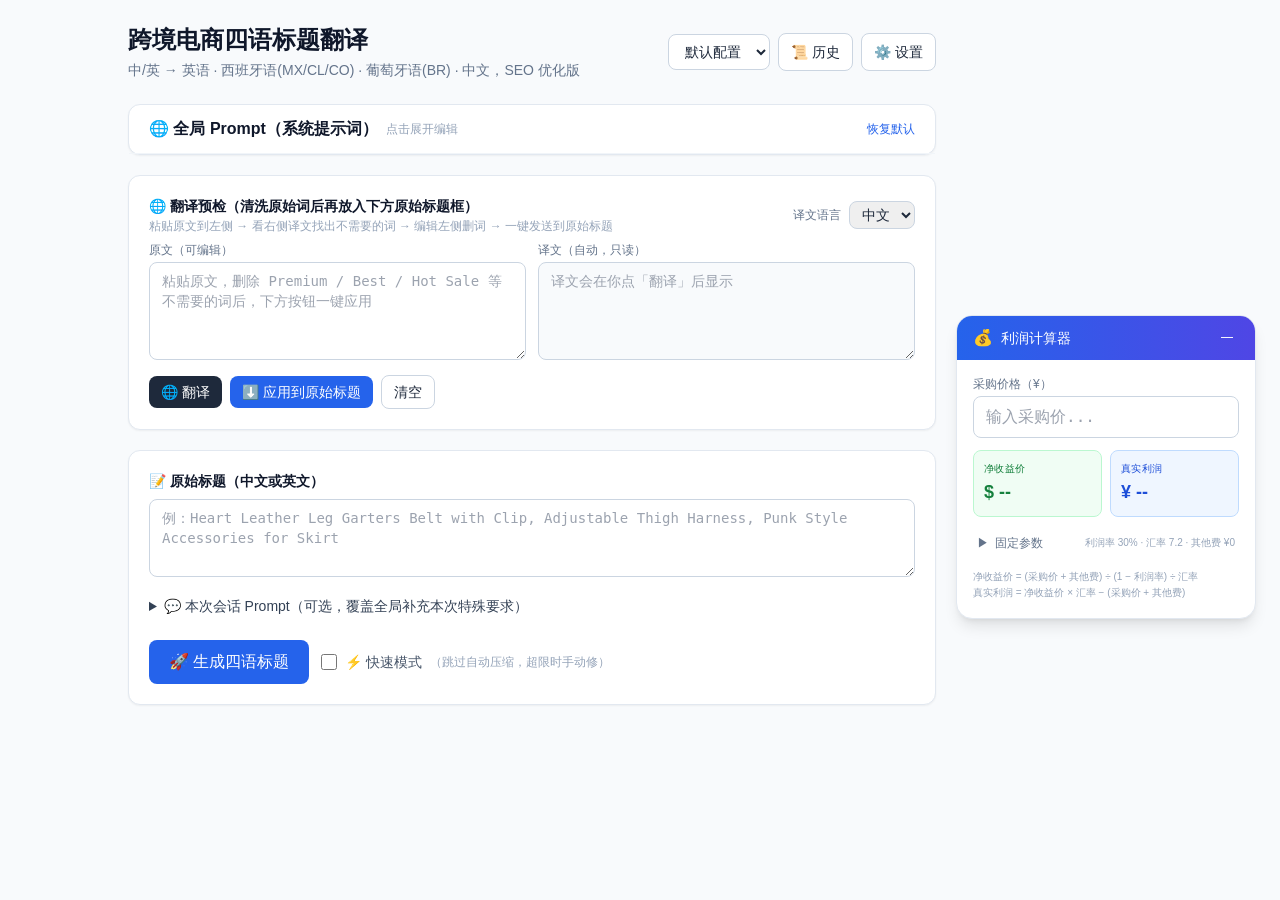
==== index.html @ acbcaa69 "refactor: split config api translation and app layers [skip ci]" ====
<!DOCTYPE html>
<html lang="zh-CN">
<head>
<meta charset="UTF-8">
<meta name="viewport" content="width=device-width, initial-scale=1.0">
<title>跨境电商四语标题翻译工具</title>
<link rel="stylesheet" href="./tailwind.min.css">
<style>
  :root { color-scheme: light; }
  body { font-family: -apple-system, BlinkMacSystemFont, "PingFang SC", "Microsoft YaHei", sans-serif; }
  textarea, input { font-family: ui-monospace, "SF Mono", Menlo, Consolas, monospace; }
  .lang-card { transition: all 0.2s; }
  .char-ok { color: #059669; }
  .char-warn { color: #d97706; }
  .char-over { color: #dc2626; font-weight: 600; }
  details > summary { cursor: pointer; user-select: none; }
  details > summary::-webkit-details-marker { display: none; }
  .spinner { border: 2px solid #e5e7eb; border-top-color: #2563eb; border-radius: 50%; width: 16px; height: 16px; animation: spin 0.8s linear infinite; display: inline-block; }
  @keyframes spin { to { transform: rotate(360deg); } }
</style>
</head>
<body class="bg-slate-50 text-slate-800 min-h-screen">

<div class="max-w-[1400px] mx-auto flex gap-5 p-4 lg:p-6 lg:pl-[8%] xl:pl-[10%]">
  <div class="flex-1 min-w-0">
  <header class="mb-6 flex items-center justify-between">
    <div>
      <h1 class="text-2xl font-bold text-slate-900">跨境电商四语标题翻译</h1>
      <p class="text-sm text-slate-500 mt-1">中/英 → 英语 · 西班牙语(MX/CL/CO) · 葡萄牙语(BR) · 中文，SEO 优化版</p>
    </div>
    <div class="flex items-center gap-2">
      <select id="profileQuickSwitch" class="px-3 py-2 text-sm bg-white border border-slate-300 rounded-lg hover:bg-slate-100 cursor-pointer max-w-[200px]" title="快速切换 API 配置"></select>
      <button id="btnHistory" class="px-3 py-2 text-sm bg-white border border-slate-300 rounded-lg hover:bg-slate-100">📜 历史</button>
      <button id="btnSettings" class="px-3 py-2 text-sm bg-white border border-slate-300 rounded-lg hover:bg-slate-100">⚙️ 设置</button>
    </div>
  </header>

  <!-- 设置面板 -->
  <section id="settingsPanel" class="hidden bg-white border border-slate-200 rounded-xl p-5 mb-5 shadow-sm">
    <div class="flex items-center justify-between mb-3">
      <h2 class="font-semibold text-slate-900">API 配置（OpenAI 兼容协议）</h2>
      <p class="text-xs text-slate-400">支持保存多套配置，快速切换</p>
    </div>

    <!-- 配置选择器 -->
    <div class="bg-slate-50 border border-slate-200 rounded-lg p-3 mb-4">
      <label class="block text-xs text-slate-500 mb-1.5">当前配置</label>
      <div class="flex gap-2 flex-wrap">
        <select id="profileSelect" class="flex-1 min-w-[200px] px-3 py-2 text-sm bg-white border border-slate-300 rounded-lg focus:outline-none focus:ring-2 focus:ring-blue-500"></select>
        <button id="btnNewProfile" class="px-3 py-2 text-sm bg-white border border-slate-300 rounded-lg hover:bg-slate-100" title="新建配置（可选预设模板）">➕ 新建</button>
        <button id="btnDuplicateProfile" class="px-3 py-2 text-sm bg-white border border-slate-300 rounded-lg hover:bg-slate-100" title="复制当前配置">📋 复制</button>
        <button id="btnDeleteProfile" class="px-3 py-2 text-sm bg-white border border-red-200 text-red-600 rounded-lg hover:bg-red-50" title="删除当前配置">🗑️ 删除</button>
      </div>
    </div>

    <!-- 基础信息 -->
    <div class="grid grid-cols-1 md:grid-cols-3 gap-3 mb-3">
      <div>
        <label class="block text-xs text-slate-500 mb-1">配置名称</label>
        <input id="profileName" type="text" placeholder="例如：DeepSeek 官方" class="w-full px-3 py-2 text-sm border border-slate-300 rounded-lg focus:outline-none focus:ring-2 focus:ring-blue-500"/>
      </div>
      <div>
        <label class="block text-xs text-slate-500 mb-1">接口地址 Base URL</label>
        <input id="apiBase" type="text" placeholder="https://api.deepseek.com/v1" class="w-full px-3 py-2 text-sm border border-slate-300 rounded-lg focus:outline-none focus:ring-2 focus:ring-blue-500"/>
      </div>
      <div>
        <label class="block text-xs text-slate-500 mb-1">API Key</label>
        <div class="relative">
          <input id="apiKey" type="password" placeholder="sk-..." class="w-full pl-3 pr-10 py-2 text-sm border border-slate-300 rounded-lg focus:outline-none focus:ring-2 focus:ring-blue-500"/>
          <button id="btnToggleKey" type="button" class="absolute right-2 top-1/2 -translate-y-1/2 text-slate-400 hover:text-slate-700 text-sm leading-none" title="显示 / 隐藏">👁</button>
        </div>
      </div>
    </div>

    <!-- 模型与参数 -->
    <div class="grid grid-cols-1 md:grid-cols-3 gap-3 mb-3">
      <div>
        <label class="flex items-center justify-between mb-1">
          <span class="text-xs text-slate-500">默认模型</span>
          <button id="btnFetchModels" type="button" class="text-xs text-blue-600 hover:underline">获取模型列表</button>
        </label>
        <input id="apiModel" type="text" list="modelOptions" placeholder="deepseek-chat / gpt-4o-mini" class="w-full px-3 py-2 text-sm border border-slate-300 rounded-lg focus:outline-none focus:ring-2 focus:ring-blue-500"/>
        <datalist id="modelOptions"></datalist>
      </div>
      <div>
        <label class="block text-xs text-slate-500 mb-1">Temperature</label>
        <input id="apiTemp" type="number" step="0.1" min="0" max="2" value="0.7" class="w-full px-3 py-2 text-sm border border-slate-300 rounded-lg"/>
      </div>
      <div>
        <label class="block text-xs text-slate-500 mb-1">Max Tokens</label>
        <input id="apiMaxTokens" type="number" value="4000" class="w-full px-3 py-2 text-sm border border-slate-300 rounded-lg"/>
      </div>
    </div>

    <!-- 字符上限（随配置保存）+ 流式 -->
    <div class="grid grid-cols-2 md:grid-cols-3 gap-3 mb-3">
      <div>
        <label class="block text-xs text-slate-500 mb-1">英/西/葡 字符上限</label>
        <input id="charLimit" type="number" value="55" class="w-full px-3 py-2 text-sm border border-slate-300 rounded-lg"/>
      </div>
      <div>
        <label class="block text-xs text-slate-500 mb-1">中文字符上限</label>
        <input id="charLimitCN" type="number" value="60" class="w-full px-3 py-2 text-sm border border-slate-300 rounded-lg"/>
      </div>
      <div class="flex items-end pb-2">
        <label class="flex items-center gap-2 text-sm text-slate-700 cursor-pointer select-none" title="极少数中转网关不支持 SSE 流式，遇到一直转圈可关闭">
          <input type="checkbox" id="useStream" class="w-4 h-4 accent-blue-600" checked/> 使用流式输出
        </label>
      </div>
    </div>
    <div class="grid grid-cols-2 md:grid-cols-3 gap-3 mb-4">
      <div>
        <label class="block text-xs text-slate-500 mb-1" title="连接持续无响应超过该秒数就中止，避免一直转圈">请求超时（秒）</label>
        <input id="reqTimeout" type="number" min="0" value="120" class="w-full px-3 py-2 text-sm border border-slate-300 rounded-lg"/>
      </div>
      <div>
        <label class="block text-xs text-slate-500 mb-1" title="接口返回 429 / 5xx 或网络中断时自动重试的次数（指数退避）">失败重试次数</label>
        <input id="reqRetry" type="number" min="0" max="5" value="2" class="w-full px-3 py-2 text-sm border border-slate-300 rounded-lg"/>
      </div>
      <div class="flex items-end pb-1 col-span-2 md:col-span-1">
        <p class="text-xs text-slate-400 leading-tight">超时按「多久没收到数据」算，流式长任务不会被误杀；填 0 = 不限制。</p>
      </div>
    </div>

    <!-- 代理 -->
    <div class="bg-slate-50 border border-slate-200 rounded-lg p-3 mb-3">
      <label class="flex items-center gap-2 text-sm text-slate-700 cursor-pointer select-none">
        <input type="checkbox" id="useProxy" class="w-4 h-4 accent-blue-600"/> 使用代理
      </label>
      <div id="proxyFields" class="grid grid-cols-1 md:grid-cols-3 gap-3 mt-3 hidden">
        <div>
          <label class="block text-xs text-slate-500 mb-1">代理模式</label>
          <select id="proxyMode" class="w-full px-3 py-2 text-sm bg-white border border-slate-300 rounded-lg">
            <option value="system">本机 / 系统代理（推荐）</option>
            <option value="prefix">HTTP 中转（请求前缀）</option>
          </select>
        </div>
        <div class="md:col-span-2">
          <label class="block text-xs text-slate-500 mb-1">代理地址</label>
          <input id="proxyUrl" type="text" placeholder="http://127.0.0.1:7890" class="w-full px-3 py-2 text-sm border border-slate-300 rounded-lg focus:outline-none focus:ring-2 focus:ring-blue-500"/>
        </div>
      </div>
      <p id="proxyHint" class="text-xs text-slate-500 mt-2 leading-relaxed hidden"></p>
      <button id="btnExportProxy" type="button" class="mt-2 px-3 py-1.5 text-xs bg-white border border-slate-300 rounded-lg hover:bg-slate-100 hidden">⬇️ 下载 proxy.txt（供网页版启动器使用）</button>
    </div>

    <div class="bg-slate-50 border border-slate-200 rounded-lg p-3 mb-3">
      <label class="block text-xs text-slate-500 mb-1.5">参与压缩的语种（仅勾选的语种会触发超限提示和重写）</label>
      <div class="flex flex-wrap gap-4 text-sm">
        <label class="flex items-center gap-1.5 cursor-pointer select-none"><input type="checkbox" id="shortenEn" class="w-4 h-4 accent-blue-600"/> 英语</label>
        <label class="flex items-center gap-1.5 cursor-pointer select-none"><input type="checkbox" id="shortenEs" class="w-4 h-4 accent-blue-600"/> 西语</label>
        <label class="flex items-center gap-1.5 cursor-pointer select-none"><input type="checkbox" id="shortenPt" class="w-4 h-4 accent-blue-600"/> 葡语</label>
        <label class="flex items-center gap-1.5 cursor-pointer select-none"><input type="checkbox" id="shortenZh" class="w-4 h-4 accent-blue-600"/> 中文</label>
      </div>
    </div>
    <div class="flex justify-between items-center gap-3 flex-wrap">
      <p class="text-xs text-slate-400">配置仅保存在本地浏览器，不会上传。字符上限随配置保存。</p>
      <div class="flex gap-2 flex-shrink-0 flex-wrap">
        <button id="btnImportProfile" class="px-4 py-2 text-sm bg-white border border-slate-300 rounded-lg hover:bg-slate-100" title="从 JSON 文件导入配置">📥 导入</button>
        <button id="btnExportProfile" class="px-4 py-2 text-sm bg-white border border-slate-300 rounded-lg hover:bg-slate-100" title="把全部配置导出成 JSON 文件">📤 导出</button>
        <button id="btnTestProfile" class="px-4 py-2 text-sm bg-white border border-slate-300 rounded-lg hover:bg-slate-100">🔌 测试连接</button>
        <button id="btnSaveSettings" class="px-4 py-2 text-sm bg-blue-600 text-white rounded-lg hover:bg-blue-700">保存当前配置</button>
      </div>
    </div>

    <input id="importFile" type="file" accept=".json,application/json" class="hidden"/>
    <div id="importDialog" class="hidden mt-3 bg-amber-50 border border-amber-300 rounded-lg p-3"></div>
  </section>

  <!-- 全局 Prompt -->
  <section class="bg-white border border-slate-200 rounded-xl mb-5 shadow-sm">
    <details>
      <summary class="px-5 py-3 flex items-center justify-between border-b border-slate-100">
        <div class="flex items-center gap-2">
          <span class="font-semibold text-slate-900">🌐 全局 Prompt（系统提示词）</span>
          <span class="text-xs text-slate-400">点击展开编辑</span>
        </div>
        <button id="btnResetPrompt" onclick="event.preventDefault(); resetGlobalPrompt();" class="text-xs text-blue-600 hover:underline">恢复默认</button>
      </summary>
      <div class="p-5">
        <p class="text-xs text-slate-500 mb-2">💡 提示：行首加 <code class="bg-slate-100 px-1 rounded">//</code> 或 <code class="bg-slate-100 px-1 rounded">#!</code> 可注释该行（不会发送给 AI）；<code class="bg-slate-100 px-1 rounded">{CHAR_LIMIT}</code> 和 <code class="bg-slate-100 px-1 rounded">{CHAR_LIMIT_CN}</code> 会自动替换成设置里的字符上限</p>
        <textarea id="globalPrompt" rows="14" class="w-full px-3 py-2 text-xs border border-slate-300 rounded-lg leading-relaxed"></textarea>
        <div class="flex justify-end mt-2">
          <button onclick="saveGlobalPrompt()" class="px-3 py-1.5 text-xs bg-slate-800 text-white rounded-lg hover:bg-slate-900">保存全局 Prompt</button>
        </div>
      </div>
    </details>
  </section>

  <!-- 翻译预检 -->
  <section class="bg-white border border-slate-200 rounded-xl p-5 mb-5 shadow-sm">
    <div class="flex items-center justify-between mb-2">
      <div>
        <h3 class="text-sm font-semibold text-slate-900">🌐 翻译预检（清洗原始词后再放入下方原始标题框）</h3>
        <p class="text-xs text-slate-400 mt-0.5">粘贴原文到左侧 → 看右侧译文找出不需要的词 → 编辑左侧删词 → 一键发送到原始标题</p>
      </div>
      <div class="flex items-center gap-2">
        <label class="text-xs text-slate-500">译文语言</label>
        <select id="gtTargetLang" class="px-2 py-1 text-sm border border-slate-300 rounded-lg">
          <option value="zh-CN">中文</option>
          <option value="en">英语</option>
          <option value="es">西语</option>
          <option value="pt">葡语</option>
        </select>
      </div>
    </div>
    <div class="grid grid-cols-1 md:grid-cols-2 gap-3">
      <div>
        <label class="block text-xs text-slate-500 mb-1">原文（可编辑）</label>
        <textarea id="gtSource" rows="4" placeholder="粘贴原文，删除 Premium / Best / Hot Sale 等不需要的词后，下方按钮一键应用" class="w-full px-3 py-2 text-sm border border-slate-300 rounded-lg focus:outline-none focus:ring-2 focus:ring-blue-500"></textarea>
      </div>
      <div>
        <label class="block text-xs text-slate-500 mb-1">译文（自动，只读）</label>
        <textarea id="gtTarget" rows="4" readonly placeholder="译文会在你点「翻译」后显示" class="w-full px-3 py-2 text-sm border border-slate-300 rounded-lg bg-slate-50"></textarea>
      </div>
    </div>
    <div class="flex items-center gap-2 mt-2 flex-wrap">
      <button id="btnGTTranslate" class="px-3 py-1.5 text-sm bg-slate-800 text-white rounded-lg hover:bg-slate-900">🌐 翻译</button>
      <button id="btnApplyToOriginal" class="px-3 py-1.5 text-sm bg-blue-600 text-white rounded-lg hover:bg-blue-700">⬇️ 应用到原始标题</button>
      <button id="btnClearGT" class="px-3 py-1.5 text-sm bg-white border border-slate-300 rounded-lg hover:bg-slate-100">清空</button>
      <span id="gtHint" class="text-xs text-slate-400"></span>
    </div>
  </section>

  <!-- 主操作区 -->
  <section class="bg-white border border-slate-200 rounded-xl p-5 mb-5 shadow-sm">
    <label class="block text-sm font-semibold text-slate-900 mb-2">📝 原始标题（中文或英文）</label>
    <textarea id="inputTitle" rows="3" placeholder="例：Heart Leather Leg Garters Belt with Clip, Adjustable Thigh Harness, Punk Style Accessories for Skirt" class="w-full px-3 py-2 text-sm border border-slate-300 rounded-lg focus:outline-none focus:ring-2 focus:ring-blue-500"></textarea>

    <details class="mt-3">
      <summary class="text-sm font-medium text-slate-700 mb-2">
        💬 本次会话 Prompt（可选，覆盖全局补充本次特殊要求）
      </summary>
      <textarea id="sessionPrompt" rows="3" placeholder="例：本次商品主打朋克风格，目标平台 Shein/亚马逊；西语主目标墨西哥站；强调'夏季'、'防滑'卖点" class="w-full mt-2 px-3 py-2 text-xs border border-slate-300 rounded-lg"></textarea>
    </details>

    <div class="flex items-center gap-3 mt-4 flex-wrap">
      <button id="btnTranslate" class="px-5 py-2.5 bg-blue-600 text-white font-medium rounded-lg hover:bg-blue-700 disabled:opacity-50 disabled:cursor-not-allowed">
        🚀 生成四语标题
      </button>
      <button id="btnCancel" class="hidden px-4 py-2.5 bg-white border border-red-300 text-red-600 font-medium rounded-lg hover:bg-red-50" title="中止本次生成，已生成的部分会保留">✕ 取消</button>
      <label class="flex items-center gap-2 text-sm text-slate-600 cursor-pointer select-none">
        <input type="checkbox" id="fastMode" class="w-4 h-4 accent-blue-600"/>
        <span>⚡ 快速模式</span>
        <span class="text-xs text-slate-400">（跳过自动压缩，超限时手动修）</span>
      </label>
      <span id="loadingHint" class="hidden text-sm text-slate-500"><span class="spinner align-middle"></span> AI 生成中…</span>
      <span id="errorHint" class="hidden text-sm text-red-600"></span>
    </div>
  </section>

  <!-- 压缩确认条 -->
  <div id="shortenPrompt" class="hidden bg-amber-50 border border-amber-300 rounded-xl p-4 mb-5 shadow-sm"></div>

  <!-- 输出区 -->
  <section id="outputArea" class="hidden space-y-3"></section>
  </div>
  <!-- /flex-1 主内容 -->

  <!-- 右侧悬浮利润计算器（sticky 跟随滚动） -->
  <aside class="hidden lg:block w-[300px] flex-shrink-0">
    <div class="sticky top-[35vh] space-y-3">
      <div id="floatingCalc" class="bg-white rounded-2xl shadow-lg border border-slate-200 overflow-hidden">
        <!-- 标题栏 -->
        <div class="px-4 py-2.5 bg-gradient-to-r from-blue-600 to-indigo-600 text-white flex items-center justify-between">
          <div class="flex items-center gap-2">
            <span class="text-base">💰</span>
            <span class="font-medium text-sm">利润计算器</span>
          </div>
          <button id="btnCalcMinimize" class="w-6 h-6 rounded hover:bg-white/20 flex items-center justify-center text-xs" title="最小化">━</button>
        </div>
        <!-- 主体 -->
        <div id="calcBody" class="p-4">
          <div>
            <label class="block text-xs text-slate-500 mb-1">采购价格（¥）</label>
            <input id="calcCost" type="number" step="0.01" placeholder="输入采购价..." class="w-full px-3 py-2 text-base border border-slate-300 rounded-lg focus:outline-none focus:ring-2 focus:ring-blue-500"/>
          </div>
          <div class="grid grid-cols-2 gap-2 mt-3">
            <div class="bg-green-50 border border-green-200 rounded-lg p-2.5">
              <div class="text-[10px] text-green-700 font-medium uppercase tracking-wide">净收益价</div>
              <div id="calcUsd" class="text-lg font-bold text-green-700 mt-0.5">$ --</div>
            </div>
            <div class="bg-blue-50 border border-blue-200 rounded-lg p-2.5">
              <div class="text-[10px] text-blue-700 font-medium uppercase tracking-wide">真实利润</div>
              <div id="calcProfit" class="text-lg font-bold text-blue-700 mt-0.5">¥ --</div>
            </div>
          </div>
          <details class="mt-3 group">
            <summary class="flex items-center justify-between text-xs text-slate-500 cursor-pointer hover:text-slate-800 py-1.5 px-2 -mx-1 rounded hover:bg-slate-50">
              <span class="flex items-center gap-1.5">
                <span class="group-open:rotate-90 transition-transform inline-block">▶</span>
                <span>固定参数</span>
              </span>
              <span id="calcSummary" class="text-[10px] text-slate-400"></span>
            </summary>
            <div class="mt-2 space-y-2 bg-slate-50 border border-slate-200 rounded-lg p-2.5">
              <div>
                <label class="block text-[10px] text-slate-500 mb-1">净收益利润率（%）</label>
                <input id="calcMargin" type="number" step="0.1" value="30" class="w-full px-2 py-1.5 text-sm border border-slate-300 rounded"/>
              </div>
              <div>
                <label class="block text-[10px] text-slate-500 mb-1">汇率（1 USD = ? ¥）</label>
                <input id="calcRate" type="number" step="0.0001" value="7.2" class="w-full px-2 py-1.5 text-sm border border-slate-300 rounded"/>
              </div>
              <div>
                <label class="block text-[10px] text-slate-500 mb-1">其他费用（¥）</label>
                <input id="calcOther" type="number" step="0.01" value="0" class="w-full px-2 py-1.5 text-sm border border-slate-300 rounded"/>
              </div>
              <button id="btnSaveCalcParams" class="w-full px-2 py-1.5 text-xs bg-slate-800 text-white rounded hover:bg-slate-900 mt-1">💾 保存参数</button>
            </div>
          </details>
          <p class="text-[10px] text-slate-400 mt-3 leading-relaxed">
            净收益价 = (采购价 + 其他费) ÷ (1 − 利润率) ÷ 汇率<br>
            真实利润 = 净收益价 × 汇率 − (采购价 + 其他费)
          </p>
        </div>
      </div>
      <button id="calcRestoreBtn" class="hidden w-full py-2 bg-gradient-to-r from-blue-600 to-indigo-600 text-white rounded-xl shadow hover:shadow-md transition flex items-center justify-center gap-2 text-sm">
        <span>💰</span><span>展开利润计算器</span>
      </button>
    </div>
  </aside>
</div>
<!-- /max-w-[1400px] flex 容器 -->

<!-- 历史抽屉 -->
<div id="historyDrawer" class="hidden fixed inset-0 z-50 bg-black/40" onclick="if(event.target===this) toggleHistory()">
  <div class="absolute right-0 top-0 h-full w-full max-w-md bg-white shadow-2xl overflow-y-auto">
    <div class="p-5 border-b border-slate-200 flex justify-between items-center sticky top-0 bg-white">
      <h2 class="font-semibold">历史记录</h2>
      <div class="flex gap-2">
        <button onclick="clearHistory()" class="text-xs text-red-600 hover:underline">清空</button>
        <button onclick="toggleHistory()" class="text-slate-500 hover:text-slate-800">✕</button>
      </div>
    </div>
    <div id="historyList" class="p-3 space-y-2"></div>
  </div>
</div>

<script src="./src/core/config.js"></script>
<script src="./src/api/provider-adapters.js"></script>
<script src="./src/api/client.js"></script>
<script src="./src/translation.js"></script>
<script src="./src/app.js"></script>

</body>
</html>
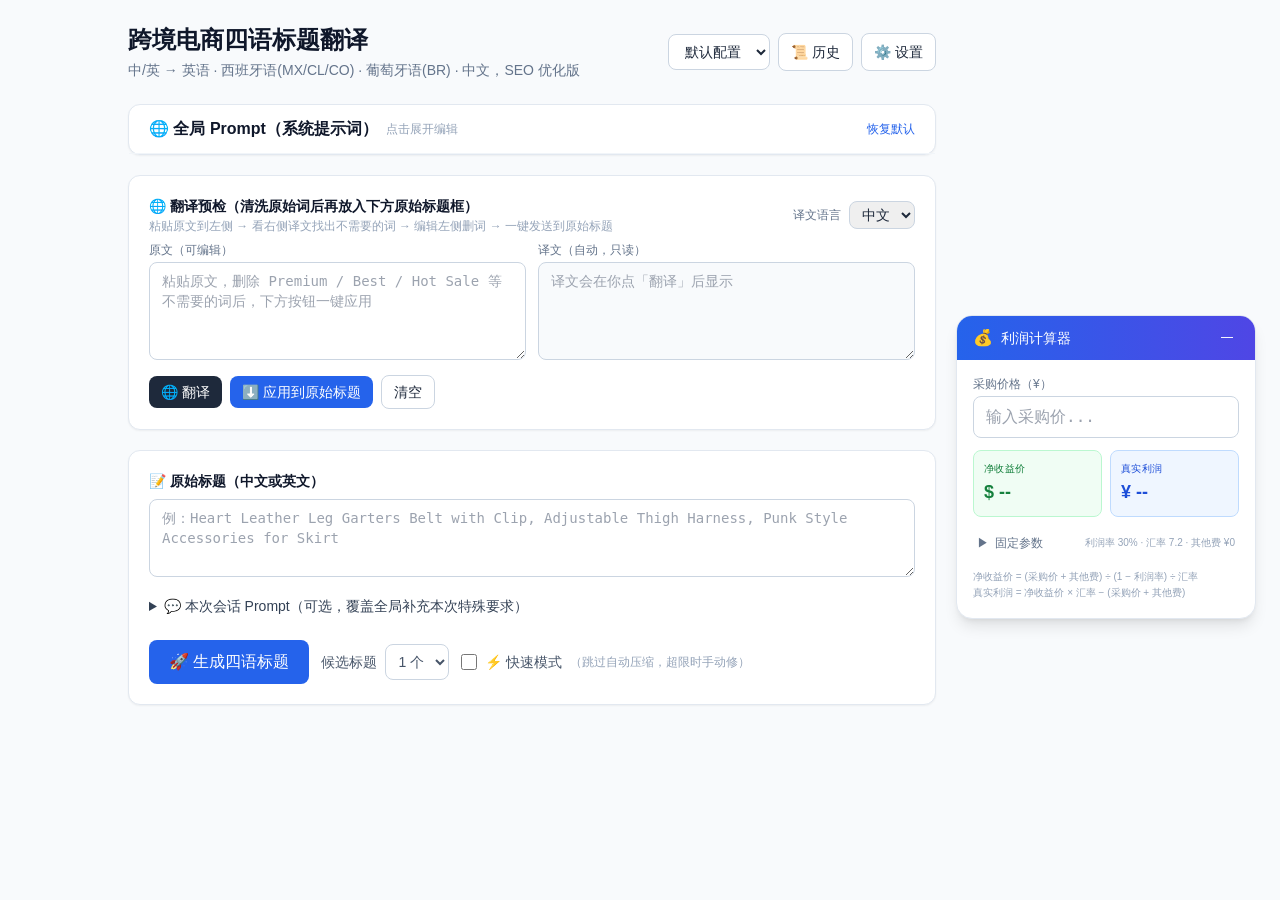
==== commit eb182d2c: "feat: add title count selector to generation controls" ====
--- a/index.html
+++ b/index.html
@@ -238,6 +238,14 @@
       <button id="btnTranslate" class="px-5 py-2.5 bg-blue-600 text-white font-medium rounded-lg hover:bg-blue-700 disabled:opacity-50 disabled:cursor-not-allowed">
         🚀 生成四语标题
       </button>
+      <label class="flex items-center gap-2 text-sm text-slate-600">
+        <span>候选标题</span>
+        <select id="titleCount" class="px-2 py-2 text-sm bg-white border border-slate-300 rounded-lg" title="选择本次生成并显示的候选标题数量">
+          <option value="1">1 个</option>
+          <option value="2">2 个</option>
+          <option value="3">3 个</option>
+        </select>
+      </label>
       <button id="btnCancel" class="hidden px-4 py-2.5 bg-white border border-red-300 text-red-600 font-medium rounded-lg hover:bg-red-50" title="中止本次生成，已生成的部分会保留">✕ 取消</button>
       <label class="flex items-center gap-2 text-sm text-slate-600 cursor-pointer select-none">
         <input type="checkbox" id="fastMode" class="w-4 h-4 accent-blue-600"/>
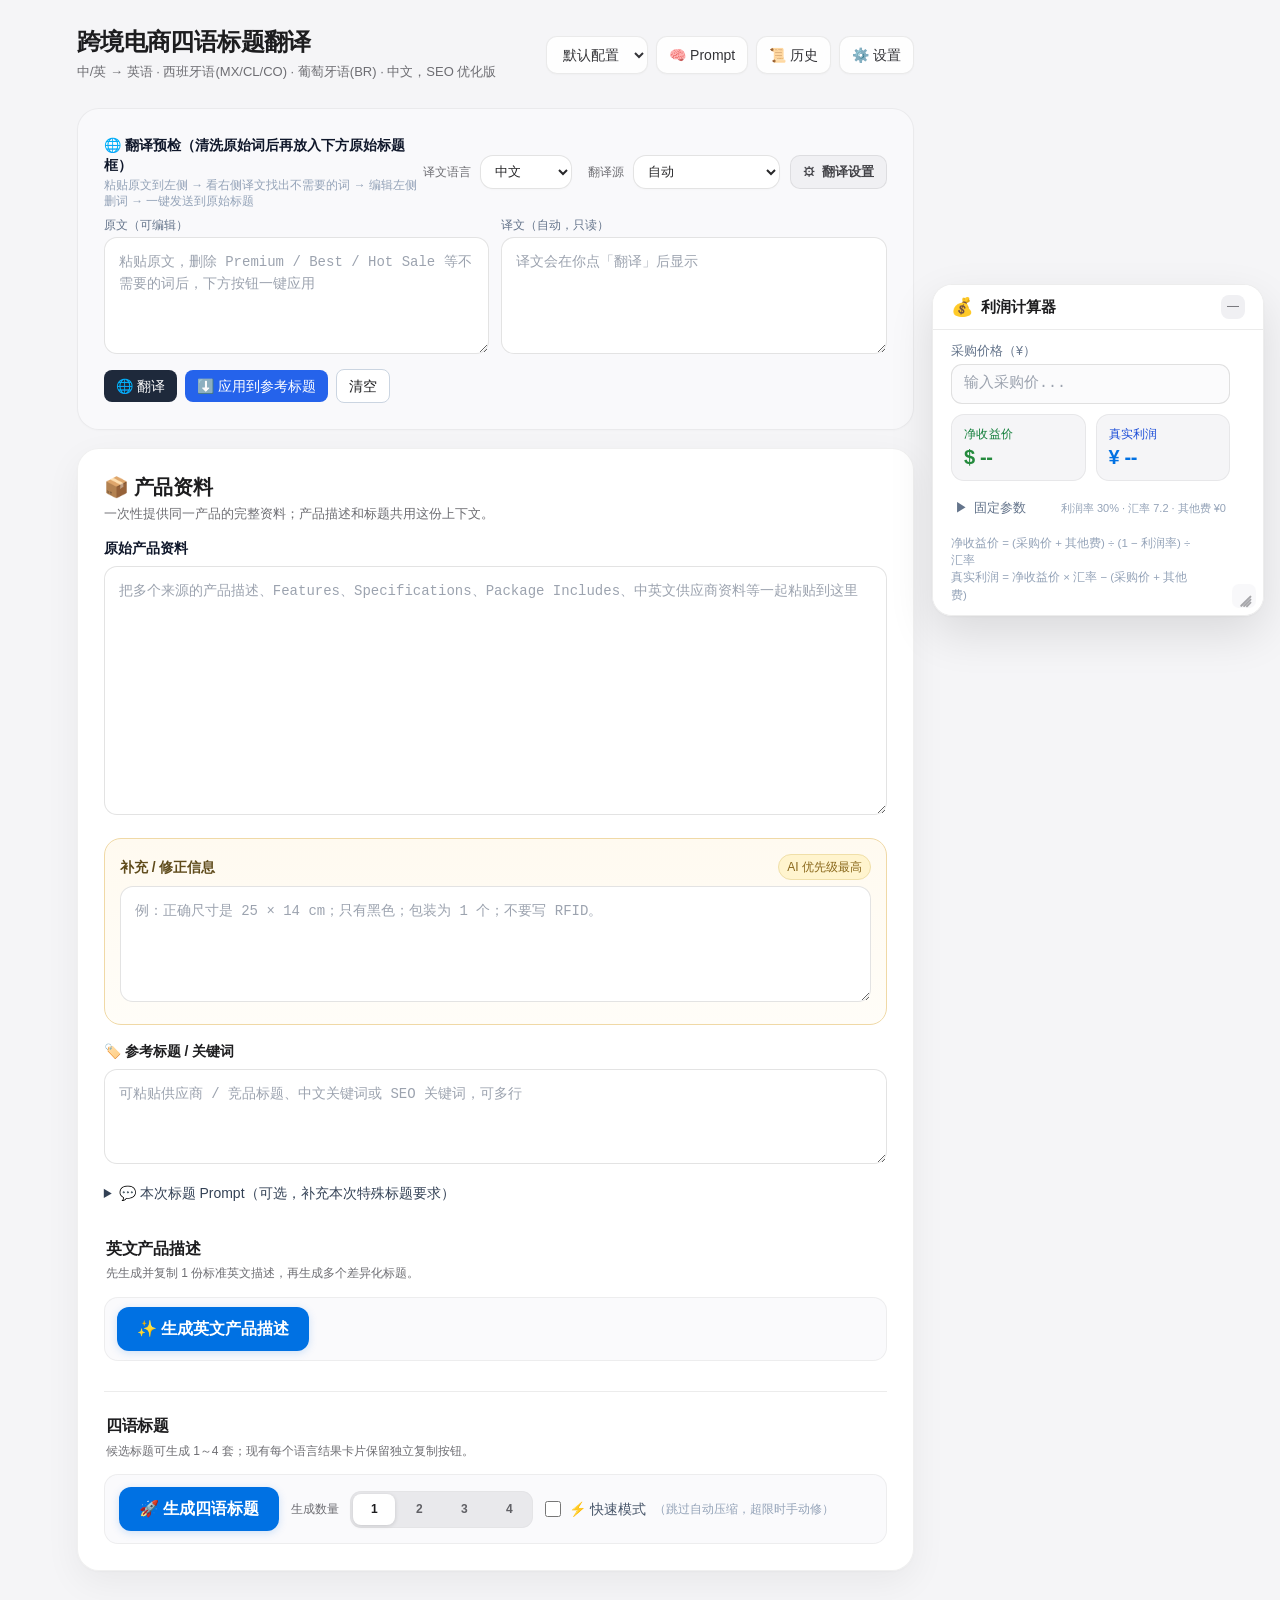
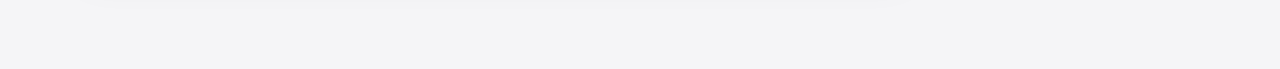
==== commit 57462c53: "fix: show connection test status" ====
--- a/index.html
+++ b/index.html
@@ -30,6 +30,7 @@
     </div>
     <div class="flex items-center gap-2">
       <select id="profileQuickSwitch" class="px-3 py-2 text-sm bg-white border border-slate-300 rounded-lg hover:bg-slate-100 cursor-pointer max-w-[200px]" title="快速切换 API 配置"></select>
+      <button id="btnCheckUpdate" class="px-3 py-2 text-sm bg-white border border-slate-300 rounded-lg hover:bg-slate-100 hidden" title="检查 GitHub Release 新版本">⬆️ 更新</button>
       <button id="btnHistory" class="px-3 py-2 text-sm bg-white border border-slate-300 rounded-lg hover:bg-slate-100">📜 历史</button>
       <button id="btnSettings" class="px-3 py-2 text-sm bg-white border border-slate-300 rounded-lg hover:bg-slate-100">⚙️ 设置</button>
     </div>
@@ -158,7 +159,8 @@
       <div class="flex gap-2 flex-shrink-0 flex-wrap">
         <button id="btnImportProfile" class="px-4 py-2 text-sm bg-white border border-slate-300 rounded-lg hover:bg-slate-100" title="从 JSON 文件导入配置">📥 导入</button>
         <button id="btnExportProfile" class="px-4 py-2 text-sm bg-white border border-slate-300 rounded-lg hover:bg-slate-100" title="把全部配置导出成 JSON 文件">📤 导出</button>
-        <button id="btnTestProfile" class="px-4 py-2 text-sm bg-white border border-slate-300 rounded-lg hover:bg-slate-100">🔌 测试连接</button>
+        <span id="connectionTestStatus" class="text-xs text-slate-500" aria-live="polite"></span>
+        <button id="btnTestProfile" type="button" class="px-4 py-2 text-sm bg-white border border-slate-300 rounded-lg hover:bg-slate-100">🔌 测试连接</button>
         <button id="btnSaveSettings" class="px-4 py-2 text-sm bg-blue-600 text-white rounded-lg hover:bg-blue-700">保存当前配置</button>
       </div>
     </div>
@@ -331,6 +333,27 @@
 </div>
 <!-- /max-w-[1400px] flex 容器 -->
 
+<!-- 应用更新弹窗 -->
+<div id="updateDialog" class="hidden fixed inset-0 z-[60] bg-black/40 flex items-center justify-center p-4">
+  <div class="w-full max-w-md bg-white rounded-2xl shadow-2xl border border-slate-200 p-5">
+    <div class="flex items-start justify-between gap-3">
+      <div>
+        <h2 class="font-semibold text-slate-900 text-lg">发现新版本</h2>
+        <p id="updateVersionText" class="text-sm text-slate-500 mt-1"></p>
+      </div>
+      <button id="btnCloseUpdate" class="text-slate-400 hover:text-slate-700 text-lg">✕</button>
+    </div>
+    <p class="text-sm text-slate-600 mt-4 leading-relaxed">
+      点击升级后会自动下载官方 GitHub Release 的 MSI 安装包，启动覆盖安装并关闭当前程序。现有本地配置会继续保留。
+    </p>
+    <div id="updateProgress" class="hidden mt-4 text-sm text-blue-700 bg-blue-50 border border-blue-200 rounded-lg px-3 py-2"></div>
+    <div class="flex justify-end gap-2 mt-5">
+      <button id="btnLaterUpdate" class="px-4 py-2 text-sm bg-white border border-slate-300 rounded-lg hover:bg-slate-100">稍后</button>
+      <button id="btnInstallUpdate" class="px-4 py-2 text-sm bg-blue-600 text-white rounded-lg hover:bg-blue-700">立即升级</button>
+    </div>
+  </div>
+</div>
+
 <!-- 历史抽屉 -->
 <div id="historyDrawer" class="hidden fixed inset-0 z-50 bg-black/40" onclick="if(event.target===this) toggleHistory()">
   <div class="absolute right-0 top-0 h-full w-full max-w-md bg-white shadow-2xl overflow-y-auto">
